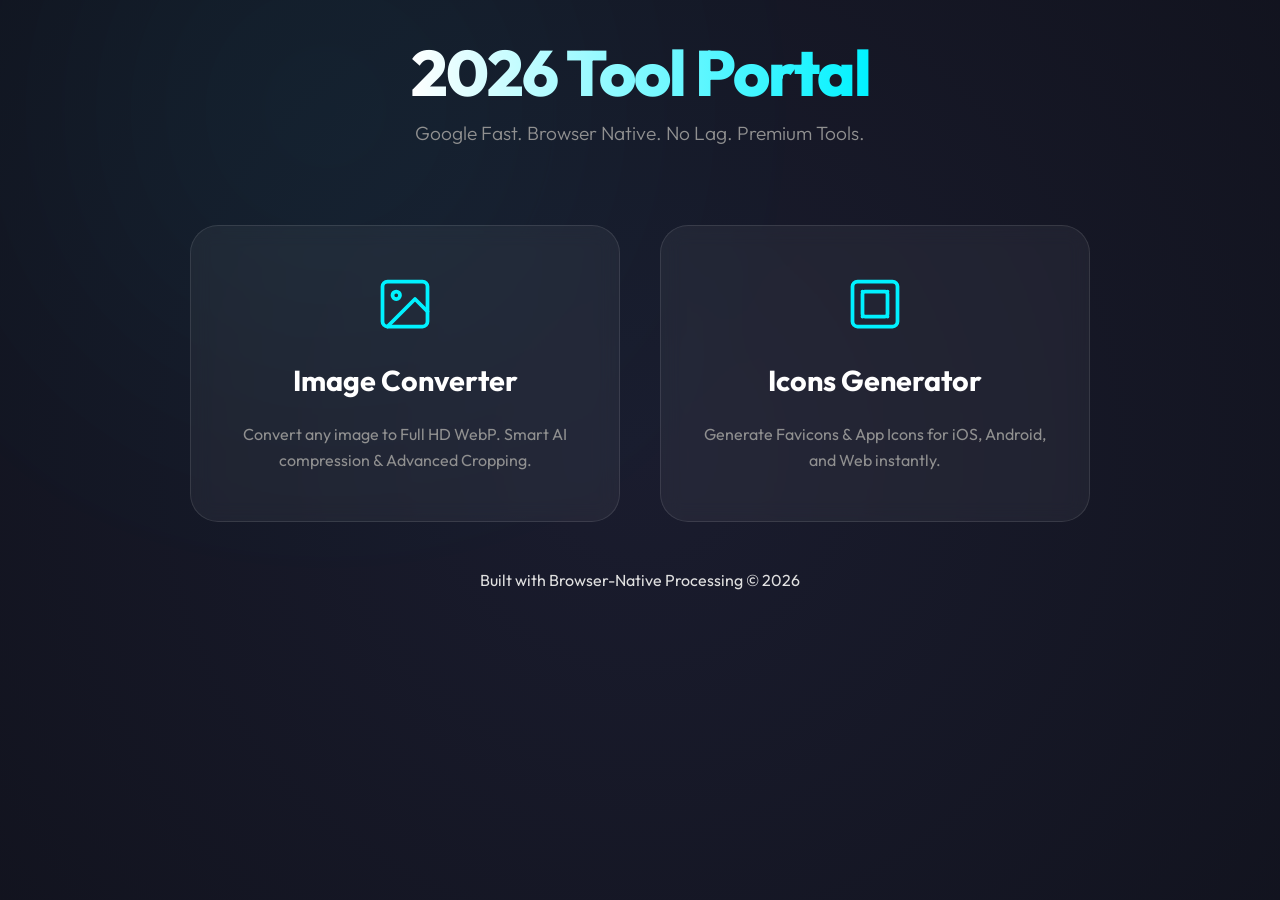
==== index.html @ 06ea6e1d "Initial commit: Ultra-HD Pixel Machine with Edu-Marketing features" ====
<!DOCTYPE html>
<html lang="en">

<head>
    <meta charset="UTF-8">
    <meta name="viewport" content="width=device-width, initial-scale=1.0">
    <title>2026 Tool Portal | High-Performance Utilities</title>
    <link rel="stylesheet" href="style.css">
    <link rel="preconnect" href="https://fonts.googleapis.com">
    <link rel="preconnect" href="https://fonts.gstatic.com" crossorigin>
    <link href="https://fonts.googleapis.com/css2?family=Outfit:wght@300;400;600;800&display=swap" rel="stylesheet">
</head>

<body>
    <div class="glass-bg"></div>

    <main class="app-container portal-container">
        <header class="hero">
            <h1 class="glitch-text">2026 Tool Portal</h1>
            <p class="subtitle">Google Fast. Browser Native. No Lag. Premium Tools.</p>
        </header>

        <section class="portal-grid">
            <!-- Image Converter Card -->
            <a href="converter.html" class="tool-card">
                <div class="tool-icon">
                    <svg viewBox="0 0 24 24" width="60" height="60" fill="none" stroke="currentColor" stroke-width="1.5"
                        stroke-linecap="round" stroke-linejoin="round">
                        <rect x="3" y="3" width="18" height="18" rx="2" ry="2" />
                        <circle cx="8.5" cy="8.5" r="1.5" />
                        <polyline points="21 15 16 10 5 21" />
                    </svg>
                </div>
                <h3>Image Converter</h3>
                <p>Convert any image to Full HD WebP. Smart AI compression & Advanced Cropping.</p>
                <div class="card-glow"></div>
            </a>

            <!-- Icons Generator Card -->
            <a href="icons.html" class="tool-card">
                <div class="tool-icon">
                    <svg viewBox="0 0 24 24" width="60" height="60" fill="none" stroke="currentColor" stroke-width="1.5"
                        stroke-linecap="round" stroke-linejoin="round">
                        <rect x="3" y="3" width="18" height="18" rx="2" ry="2" />
                        <path d="M7 7h.01M17 7h.01M7 17h.01M17 17h.01" />
                        <rect x="7" y="7" width="10" height="10" rx="1" />
                    </svg>
                </div>
                <h3>Icons Generator</h3>
                <p>Generate Favicons & App Icons for iOS, Android, and Web instantly.</p>
                <div class="card-glow"></div>
            </a>
        </section>

        <footer class="footer">
            <p>Built with Browser-Native Processing &copy; 2026</p>
        </footer>
    </main>

    <script>
        // Simple hover effect for cards
        document.querySelectorAll('.tool-card').forEach(card => {
            card.addEventListener('mousemove', (e) => {
                const rect = card.getBoundingClientRect();
                const x = e.clientX - rect.left;
                const y = e.clientY - rect.top;
                card.querySelector('.card-glow').style.setProperty('--x', `${x}px`);
                card.querySelector('.card-glow').style.setProperty('--y', `${y}px`);
            });
        });
    </script>
</body>

</html>
---- style.css ----
:root {
    --primary: #00f2ff;
    --primary-glow: rgba(0, 242, 255, 0.4);
    --bg-dark: #0a0b10;
    --glass: rgba(255, 255, 255, 0.05);
    --glass-border: rgba(255, 255, 255, 0.1);
    --text-main: #e0e0e0;
    --text-dim: #909090;
    --accent-red: #ff3e3e;
    --accent-green: #00ff88;
}

* {
    margin: 0;
    padding: 0;
    box-sizing: border-box;
    font-family: 'Outfit', sans-serif;
}

body {
    background: var(--bg-dark);
    color: var(--text-main);
    overflow-x: hidden;
    min-height: 100vh;
}

.glass-bg {
    position: fixed;
    top: -50%;
    left: -50%;
    width: 200%;
    height: 200%;
    background: radial-gradient(circle at center, #1a1c2e 0%, #0a0b10 100%);
    z-index: -1;
}

.glass-bg::after {
    content: '';
    position: absolute;
    top: 20%;
    left: 30%;
    width: 400px;
    height: 400px;
    background: var(--primary);
    filter: blur(150px);
    opacity: 0.1;
    border-radius: 50%;
}

.breadcrumb {
    padding: 2rem 2rem 0;
    max-width: 1200px;
    margin: 0 auto;
    width: 100%;
}

.breadcrumb a {
    color: var(--text-dim);
    text-decoration: none;
    font-size: 0.9rem;
    transition: color 0.2s;
}

.breadcrumb a:hover {
    color: var(--primary);
}

.app-container {
    max-width: 1200px;
    margin: 0 auto;
    padding: 2rem;
    display: flex;
    flex-direction: column;
    align-items: center;
    gap: 3rem;
}

.hero {
    text-align: center;
    animation: fadeInDown 0.8s ease-out;
}

.glitch-text {
    font-size: 4rem;
    font-weight: 800;
    letter-spacing: -2px;
    background: linear-gradient(to right, #fff, var(--primary));
    -webkit-background-clip: text;
    background-clip: text;
    -webkit-text-fill-color: transparent;
    margin-bottom: 0.5rem;
}

.subtitle {
    color: var(--text-dim);
    font-size: 1.2rem;
    font-weight: 300;
}

/* Portal Styles */
.portal-grid {
    display: grid;
    grid-template-columns: repeat(auto-fit, minmax(320px, 1fr));
    gap: 2.5rem;
    width: 100%;
    max-width: 900px;
    margin-top: 2rem;
}

.tool-card {
    background: var(--glass);
    border: 1px solid var(--glass-border);
    border-radius: 28px;
    padding: 3rem 2rem;
    text-decoration: none;
    color: inherit;
    display: flex;
    flex-direction: column;
    align-items: center;
    text-align: center;
    gap: 1.5rem;
    position: relative;
    overflow: hidden;
    transition: all 0.4s cubic-bezier(0.175, 0.885, 0.32, 1.275);
    backdrop-filter: blur(10px);
}

.tool-card:hover {
    transform: translateY(-10px);
    border-color: var(--primary);
    background: rgba(0, 242, 255, 0.05);
    box-shadow: 0 20px 40px rgba(0, 0, 0, 0.4), 0 0 20px var(--primary-glow);
}

.tool-icon {
    color: var(--primary);
    transition: transform 0.4s ease;
}

.tool-card:hover .tool-icon {
    transform: scale(1.1) rotate(5deg);
}

.tool-card h3 {
    font-size: 1.8rem;
    font-weight: 700;
    color: #fff;
}

.tool-card p {
    color: var(--text-dim);
    line-height: 1.6;
    font-size: 1rem;
}

.card-glow {
    position: absolute;
    top: 0;
    left: 0;
    width: 100%;
    height: 100%;
    background: radial-gradient(150px circle at var(--x, 0) var(--y, 0), rgba(0, 242, 255, 0.15), transparent);
    pointer-events: none;
    opacity: 0;
    transition: opacity 0.3s;
}

.tool-card:hover .card-glow {
    opacity: 1;
}

/* Converter Box */
.converter-box {
    width: 100%;
    max-width: 800px;
    height: 350px;
    background: var(--glass);
    border: 2px dashed var(--glass-border);
    backdrop-filter: blur(10px);
    border-radius: 24px;
    display: flex;
    justify-content: center;
    align-items: center;
    transition: all 0.3s cubic-bezier(0.4, 0, 0.2, 1);
    position: relative;
    cursor: pointer;
}

.converter-box:hover,
.converter-box.drag-over {
    border-color: var(--primary);
    background: rgba(0, 242, 255, 0.03);
    box-shadow: 0 0 30px var(--primary-glow);
}

.upload-area {
    text-align: center;
    pointer-events: none;
}

.icon-pulse {
    margin-bottom: 1.5rem;
    color: var(--primary);
}

.converter-box:hover .icon-pulse {
    animation: bounce 1s infinite;
}

.btn-primary {
    background: var(--primary);
    color: #000;
    border: none;
    padding: 0.8rem 2rem;
    border-radius: 12px;
    font-weight: 600;
    font-size: 1rem;
    cursor: pointer;
    transition: transform 0.2s, box-shadow 0.2s;
    pointer-events: auto;
    margin-top: 1rem;
}

.btn-primary:hover {
    transform: translateY(-2px);
    box-shadow: 0 5px 20px var(--primary-glow);
}

/* Icons Options */
.icon-options {
    display: flex;
    gap: 1.5rem;
    margin-bottom: 2rem;
    justify-content: center;
    width: 100%;
}

.option-card {
    background: var(--glass);
    border: 1px solid var(--glass-border);
    padding: 1.2rem 2rem;
    border-radius: 16px;
    cursor: pointer;
    transition: 0.3s;
    text-align: center;
    flex: 1;
    max-width: 200px;
}

.option-card:hover {
    background: rgba(255, 255, 255, 0.08);
}

.option-card.active {
    border-color: var(--primary);
    background: rgba(0, 242, 255, 0.05);
    box-shadow: 0 0 15px var(--primary-glow);
}

.option-card h4 {
    color: #fff;
    margin-bottom: 0.3rem;
    font-size: 1rem;
}

.option-card span {
    color: var(--text-dim);
    font-size: 0.8rem;
}

/* Processing View */
.processing-view {
    width: 100%;
}

.preview-grid {
    display: grid;
    grid-template-columns: repeat(auto-fill, minmax(280px, 1fr));
    gap: 1.5rem;
    margin-bottom: 3rem;
}

#icons-preview-grid {
    grid-template-columns: repeat(auto-fill, minmax(120px, 1fr));
}

.image-card {
    background: var(--glass);
    border: 1px solid var(--glass-border);
    border-radius: 16px;
    padding: 1rem;
    display: flex;
    flex-direction: column;
    gap: 1rem;
    animation: scaleIn 0.4s ease-out;
    position: relative;
}

.ai-badge {
    position: absolute;
    top: 10px;
    right: 10px;
    background: var(--primary);
    color: #000;
    padding: 4px 10px;
    border-radius: 20px;
    font-size: 0.75rem;
    font-weight: 700;
    z-index: 5;
    box-shadow: 0 0 10px var(--primary-glow);
}

.thumb-container {
    height: 150px;
    border-radius: 12px;
    background: #000;
    overflow: hidden;
    position: relative;
}

.thumb-container img {
    width: 100%;
    height: 100%;
    object-fit: contain;
    transition: filter 0.3s ease;
}

.card-info {
    font-size: 0.8rem;
}

.file-name {
    font-weight: 600;
    white-space: nowrap;
    overflow: hidden;
    text-overflow: ellipsis;
    margin-bottom: 0.3rem;
}

/* Icon Preview Card specific */
.icon-preview-card {
    background: var(--glass);
    border: 1px solid var(--glass-border);
    border-radius: 12px;
    padding: 0.8rem;
    display: flex;
    flex-direction: column;
    align-items: center;
    gap: 0.5rem;
    text-align: center;
}

.icon-preview-card img {
    width: 48px;
    height: 48px;
    object-fit: contain;
}

.icon-size-label {
    font-size: 0.75rem;
    color: var(--text-dim);
}

/* Global Controls */
.global-controls {
    background: var(--glass);
    backdrop-filter: blur(20px);
    padding: 1.5rem 2.5rem;
    border-radius: 20px;
    border: 1px solid var(--glass-border);
    display: flex;
    justify-content: space-between;
    align-items: center;
    position: sticky;
    bottom: 2rem;
    box-shadow: 0 10px 40px rgba(0, 0, 0, 0.5);
    width: 100%;
}

.target-indicator {
    background: rgba(0, 242, 255, 0.1);
    padding: 0.6rem 1.2rem;
    border-radius: 30px;
    font-size: 0.85rem;
    color: var(--primary);
    border: 1px solid rgba(0, 242, 255, 0.2);
    display: flex;
    align-items: center;
    gap: 0.6rem;
    font-weight: 600;
}

.pulse-dot {
    width: 8px;
    height: 8px;
    background: var(--primary);
    border-radius: 50%;
    animation: pulse-glow 1.5s infinite;
}

@keyframes pulse-glow {
    0% {
        transform: scale(0.95);
        box-shadow: 0 0 0 0 rgba(0, 242, 255, 0.7);
    }

    70% {
        transform: scale(1);
        box-shadow: 0 0 0 10px rgba(0, 242, 255, 0);
    }

    100% {
        transform: scale(0.95);
        box-shadow: 0 0 0 0 rgba(0, 242, 255, 0);
    }
}

.btn-download-all {
    background: var(--primary);
    color: #000;
    border: none;
    padding: 0.8rem 2rem;
    border-radius: 12px;
    font-weight: 700;
    cursor: pointer;
    transition: 0.2s;
}

.btn-download-all:hover {
    box-shadow: 0 0 20px var(--primary-glow);
    transform: translateY(-2px);
}

.download-actions {
    display: flex;
    gap: 1rem;
    align-items: center;
}

.btn-download-zip {
    background: rgba(139, 92, 246, 0.2);
    color: var(--primary);
    border: 1px solid rgba(139, 92, 246, 0.4);
    padding: 0.8rem 1.5rem;
    border-radius: 12px;
    font-weight: 600;
    cursor: pointer;
    transition: 0.2s;
}

.btn-download-zip:hover {
    background: rgba(139, 92, 246, 0.3);
    box-shadow: 0 0 15px rgba(139, 92, 246, 0.3);
    transform: translateY(-2px);
}

/* Modal */
.modal {
    position: fixed;
    top: 0;
    left: 0;
    width: 100%;
    height: 100%;
    background: rgba(0, 0, 0, 0.9);
    z-index: 1000;
    display: flex;
    justify-content: center;
    align-items: center;
    backdrop-filter: blur(15px);
}

.modal-content {
    background: var(--bg-dark);
    padding: 2rem;
    border-radius: 24px;
    border: 1px solid var(--glass-border);
    max-width: 90vw;
    max-height: 90vh;
    display: flex;
    flex-direction: column;
    gap: 1.5rem;
}

.crop-header {
    display: flex;
    flex-direction: column;
    gap: 1rem;
    margin-bottom: 0.5rem;
}

.preset-group {
    display: flex;
    gap: 0.5rem;
    flex-wrap: wrap;
}

.btn-preset {
    background: rgba(255, 255, 255, 0.05);
    border: 1px solid var(--glass-border);
    color: var(--text-dim);
    padding: 0.5rem 1rem;
    border-radius: 8px;
    cursor: pointer;
    font-size: 0.85rem;
    transition: 0.2s;
}

.btn-preset:hover,
.btn-preset.active {
    background: var(--primary);
    color: #000;
    border-color: var(--primary);
}

#crop-wrapper {
    overflow: hidden;
    border-radius: 12px;
}

.modal-actions {
    display: flex;
    justify-content: flex-end;
    gap: 1rem;
}

.btn-secondary {
    background: rgba(255, 255, 255, 0.1);
    color: #fff;
    border: 1px solid var(--glass-border);
    padding: 0.8rem 1.5rem;
    border-radius: 12px;
    cursor: pointer;
}

/* Cropper Circular Mask Overlay */
.cropper-circle .cropper-view-box,
.cropper-circle .cropper-face {
    outline: none !important;
    border: 2px solid var(--primary) !important;
    border-radius: 50% !important;
    box-shadow: 0 0 0 1000px rgba(0, 0, 0, 0.8) !important;
}

.hidden {
    display: none !important;
}

/* Animations */
@keyframes fadeInDown {
    from {
        opacity: 0;
        transform: translateY(-30px);
    }

    to {
        opacity: 1;
        transform: translateY(0);
    }
}

@keyframes scaleIn {
    from {
        opacity: 0;
        transform: scale(0.9);
    }

    to {
        opacity: 1;
        transform: scale(1);
    }
}

@keyframes bounce {

    0%,
    100% {
        transform: translateY(0);
    }

    50% {
        transform: translateY(-5px);
    }
}

@media (max-width: 768px) {
    .glitch-text {
        font-size: 2.5rem;
    }

    .global-controls {
        flex-direction: column;
        gap: 1rem;
        padding: 1rem;
        width: 90%;
    }

    .icon-options {
        flex-direction: column;
        align-items: center;
    }
}
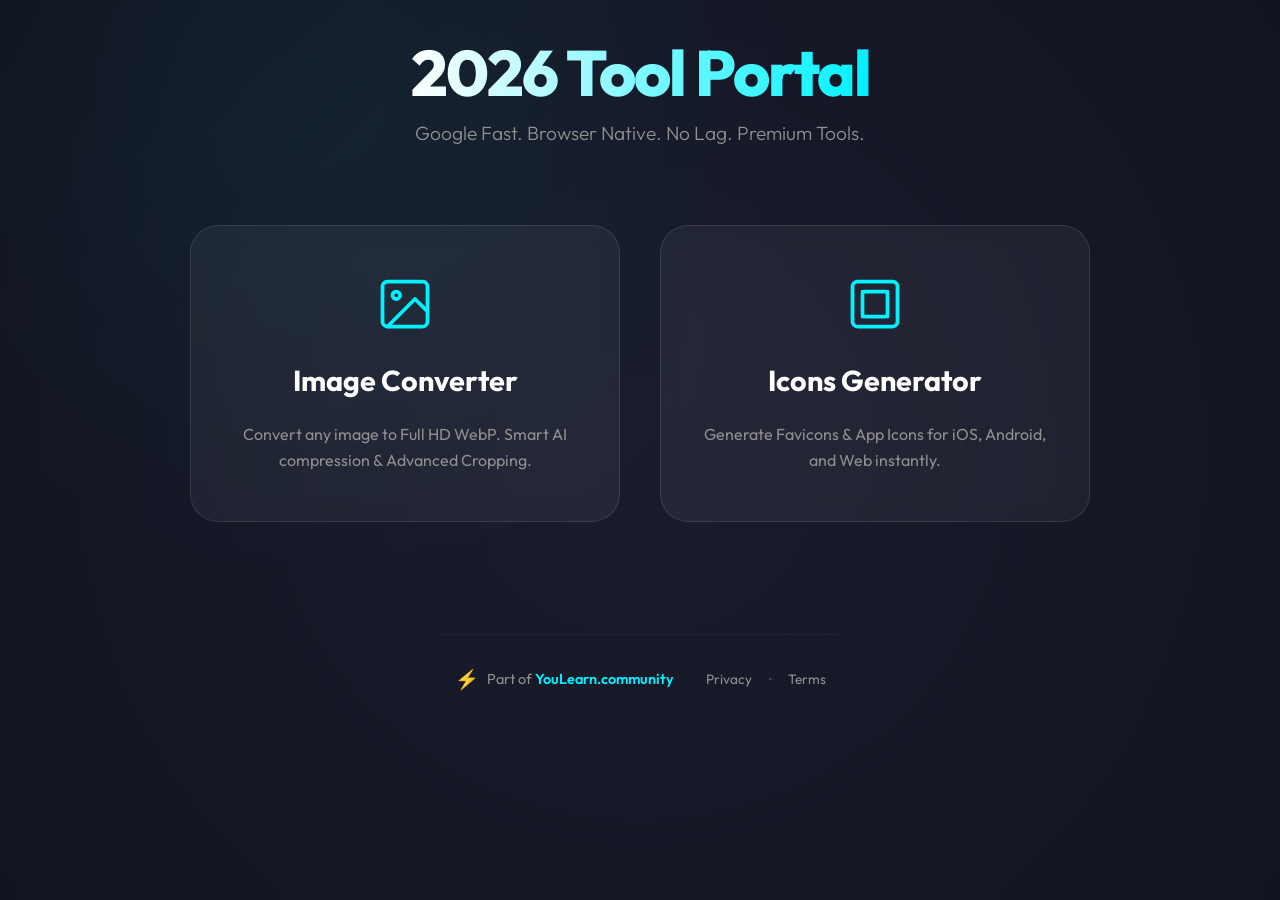
==== commit 311e5e48: "Add minimalistic YouLearn footer with Privacy and Terms links" ====
--- a/index.html
+++ b/index.html
@@ -5,6 +5,7 @@
     <meta charset="UTF-8">
     <meta name="viewport" content="width=device-width, initial-scale=1.0">
     <title>2026 Tool Portal | High-Performance Utilities</title>
+    <link rel="icon" type="image/svg+xml" href="favicon.svg">
     <link rel="stylesheet" href="style.css">
     <link rel="preconnect" href="https://fonts.googleapis.com">
     <link rel="preconnect" href="https://fonts.gstatic.com" crossorigin>
@@ -53,7 +54,18 @@
         </section>
 
         <footer class="footer">
-            <p>Built with Browser-Native Processing &copy; 2026</p>
+            <div class="footer-content">
+                <div class="footer-brand">
+                    <span class="footer-logo">⚡</span>
+                    <span>Part of <a href="https://youlearn.community" target="_blank"
+                            rel="noopener">YouLearn.community</a></span>
+                </div>
+                <div class="footer-links">
+                    <a href="https://youlearn.community/legal/privacy" target="_blank" rel="noopener">Privacy</a>
+                    <span class="separator">•</span>
+                    <a href="https://youlearn.community/legal/terms" target="_blank" rel="noopener">Terms</a>
+                </div>
+            </div>
         </footer>
     </main>
 
--- a/style.css
+++ b/style.css
@@ -598,4 +598,72 @@
         flex-direction: column;
         align-items: center;
     }
-}+}
+/* Footer Styles */
+.footer {
+    margin-top: 4rem;
+    padding: 2rem 1rem;
+    border-top: 1px solid rgba(139, 92, 246, 0.1);
+}
+
+.footer-content {
+    display: flex;
+    justify-content: space-between;
+    align-items: center;
+    max-width: 1200px;
+    margin: 0 auto;
+    gap: 2rem;
+    flex-wrap: wrap;
+}
+
+.footer-brand {
+    display: flex;
+    align-items: center;
+    gap: 0.5rem;
+    font-size: 0.9rem;
+    color: var(--text-dim);
+}
+
+.footer-logo {
+    font-size: 1.2rem;
+}
+
+.footer-brand a {
+    color: var(--primary);
+    text-decoration: none;
+    font-weight: 600;
+    transition: opacity 0.2s;
+}
+
+.footer-brand a:hover {
+    opacity: 0.8;
+}
+
+.footer-links {
+    display: flex;
+    align-items: center;
+    gap: 1rem;
+    font-size: 0.85rem;
+}
+
+.footer-links a {
+    color: var(--text-dim);
+    text-decoration: none;
+    transition: color 0.2s;
+}
+
+.footer-links a:hover {
+    color: var(--primary);
+}
+
+.footer-links .separator {
+    color: rgba(255, 255, 255, 0.2);
+}
+
+@media (max-width: 600px) {
+    .footer-content {
+        flex-direction: column;
+        text-align: center;
+        gap: 1rem;
+    }
+}
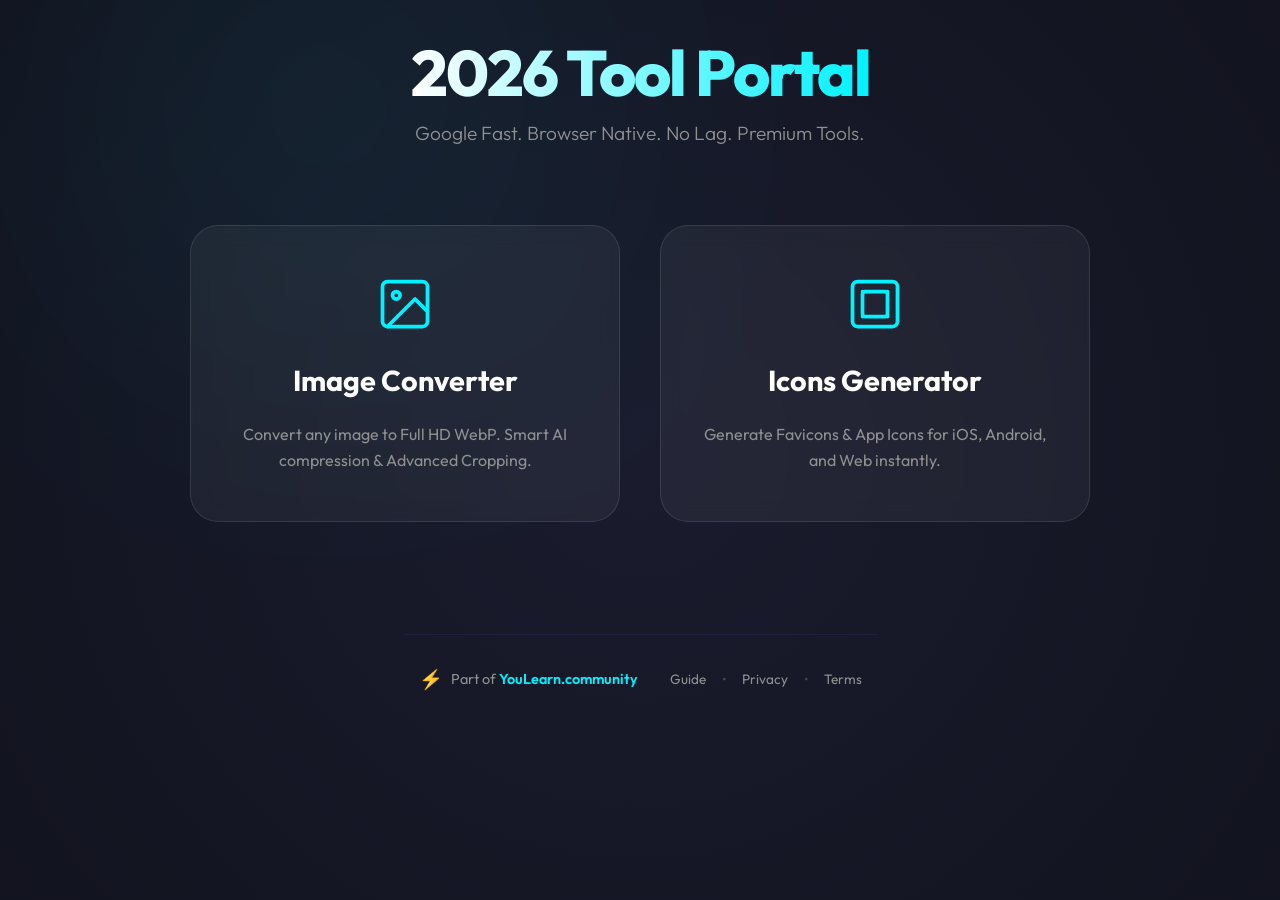
==== commit 8687e1a9: "Add Privacy Policy, Terms of Service, and multilingual Usage Guide" ====
--- a/index.html
+++ b/index.html
@@ -61,9 +61,11 @@
                             rel="noopener">YouLearn.community</a></span>
                 </div>
                 <div class="footer-links">
-                    <a href="https://youlearn.community/legal/privacy" target="_blank" rel="noopener">Privacy</a>
+                    <a href="guide.html">Guide</a>
                     <span class="separator">•</span>
-                    <a href="https://youlearn.community/legal/terms" target="_blank" rel="noopener">Terms</a>
+                    <a href="privacy.html">Privacy</a>
+                    <span class="separator">•</span>
+                    <a href="terms.html">Terms</a>
                 </div>
             </div>
         </footer>
--- a/style.css
+++ b/style.css
@@ -667,3 +667,83 @@
         gap: 1rem;
     }
 }
+
+/* Legal Pages Styles */
+.breadcrumb {
+    padding: 1rem 2rem;
+    margin-bottom: 1rem;
+}
+
+.breadcrumb a {
+    color: var(--primary);
+    text-decoration: none;
+    font-size: 0.9rem;
+    transition: opacity 0.2s;
+}
+
+.breadcrumb a:hover {
+    opacity: 0.8;
+}
+
+.legal-content {
+    max-width: 900px;
+    margin: 2rem auto;
+    padding: 0 1rem;
+}
+
+.legal-section {
+    background: rgba(255, 255, 255, 0.02);
+    border: 1px solid rgba(139, 92, 246, 0.2);
+    border-radius: 16px;
+    padding: 2rem;
+    margin-bottom: 2rem;
+}
+
+.legal-section h2 {
+    color: var(--primary);
+    margin-bottom: 1rem;
+    font-size: 1.5rem;
+}
+
+.legal-section h3 {
+    color: #fff;
+    margin-top: 1.5rem;
+    margin-bottom: 0.5rem;
+    font-size: 1.2rem;
+}
+
+.legal-section p {
+    line-height: 1.8;
+    margin-bottom: 1rem;
+    color: var(--text-dim);
+}
+
+.legal-section ul, .legal-section ol {
+    margin-left: 1.5rem;
+    line-height: 1.8;
+    color: var(--text-dim);
+}
+
+.legal-section li {
+    margin-bottom: 0.5rem;
+}
+
+.legal-section strong {
+    color: #fff;
+}
+
+.legal-section a {
+    color: var(--primary);
+    text-decoration: none;
+}
+
+.legal-section a:hover {
+    text-decoration: underline;
+}
+
+.last-updated {
+    font-size: 0.85rem;
+    color: rgba(255, 255, 255, 0.4);
+    font-style: italic;
+    margin-top: 2rem;
+}
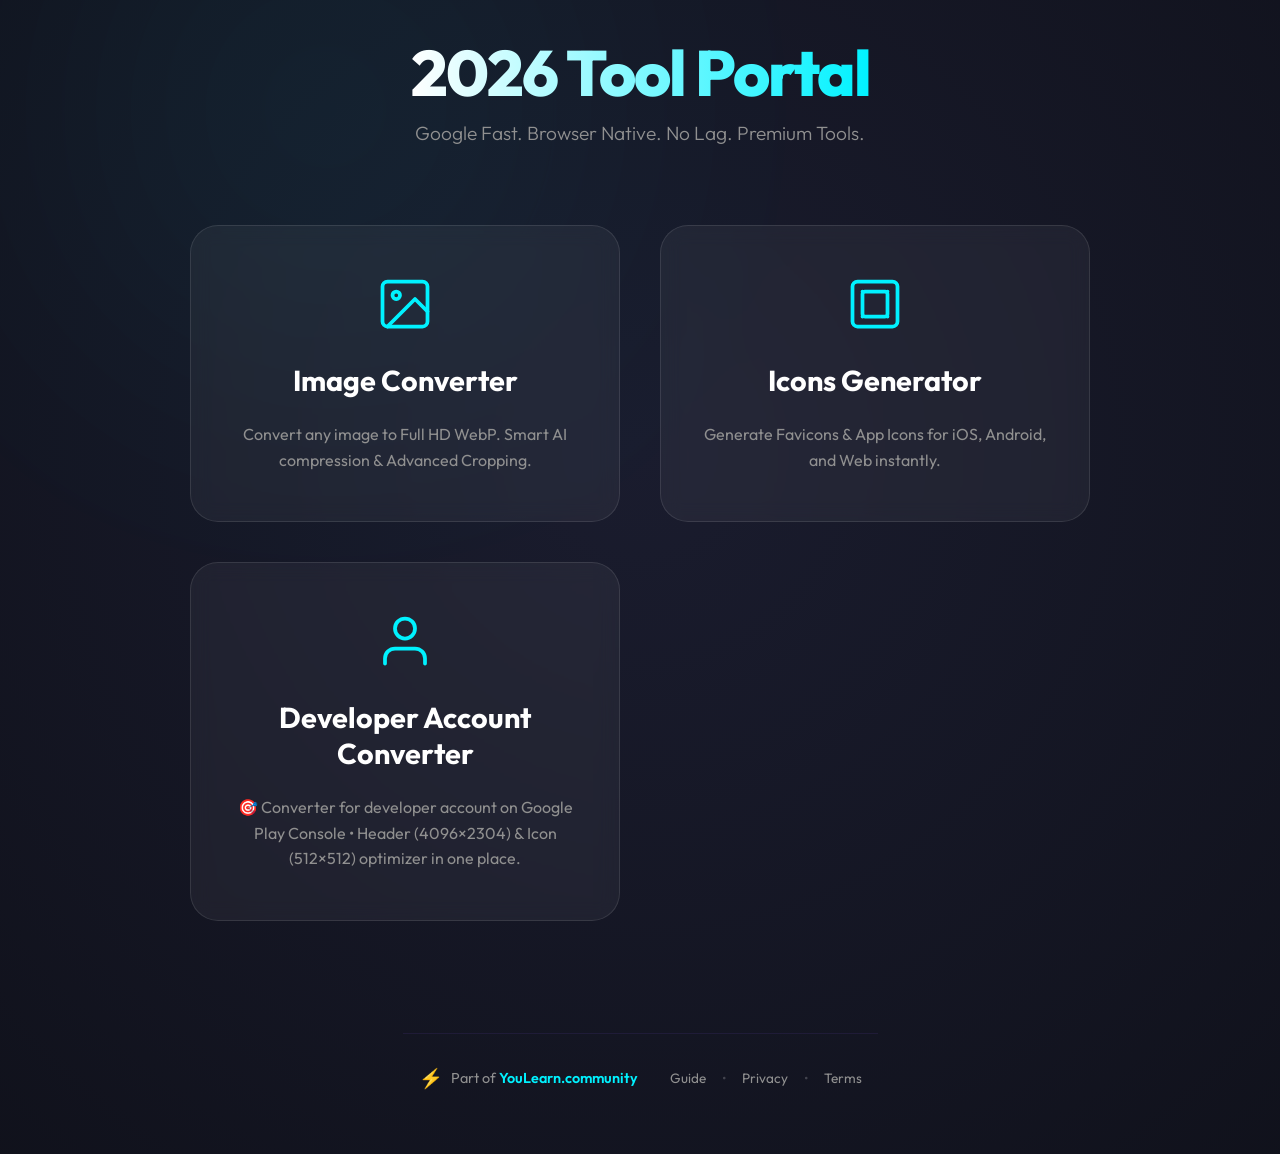
==== commit 2ca1fe3a: "Add Developer Account Converter - Header (4096x2304) & Icon (512x512) for Google Play Console" ====
--- a/index.html
+++ b/index.html
@@ -51,6 +51,20 @@
                 <p>Generate Favicons & App Icons for iOS, Android, and Web instantly.</p>
                 <div class="card-glow"></div>
             </a>
+
+            <!-- Developer Account Converter Card -->
+            <a href="profile-converter.html" class="tool-card">
+                <div class="tool-icon">
+                    <svg viewBox="0 0 24 24" width="60" height="60" fill="none" stroke="currentColor" stroke-width="1.5"
+                        stroke-linecap="round" stroke-linejoin="round">
+                        <path d="M20 21v-2a4 4 0 0 0-4-4H8a4 4 0 0 0-4 4v2" />
+                        <circle cx="12" cy="7" r="4" />
+                    </svg>
+                </div>
+                <h3>Developer Account Converter</h3>
+                <p>🎯 Converter for developer account on Google Play Console • Header (4096×2304) & Icon (512×512) optimizer in one place.</p>
+                <div class="card-glow"></div>
+            </a>
         </section>
 
         <footer class="footer">
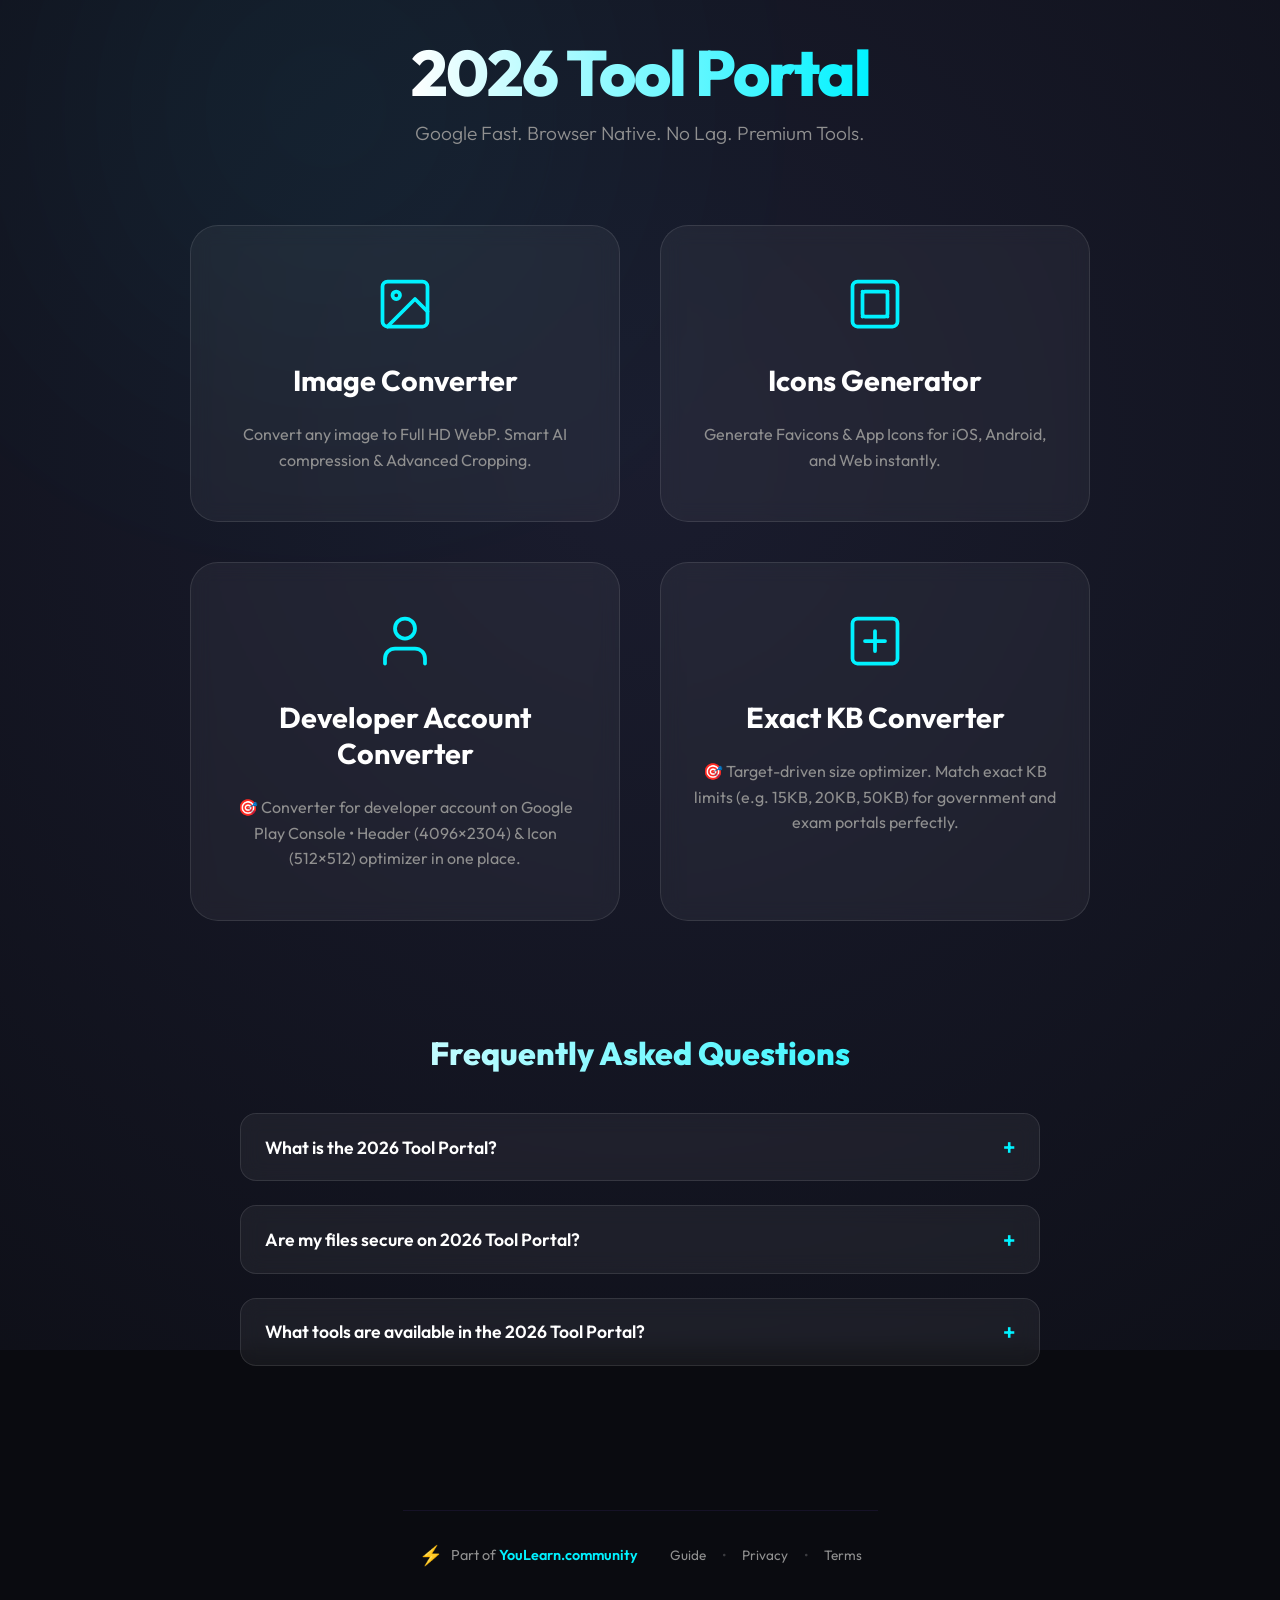
==== commit a29c8a62: "Optimize project structure, add exact KB converter formats, and integrate Google SEO FAQs with JSON-" ====
--- a/index.html
+++ b/index.html
@@ -5,11 +5,43 @@
     <meta charset="UTF-8">
     <meta name="viewport" content="width=device-width, initial-scale=1.0">
     <title>2026 Tool Portal | High-Performance Utilities</title>
-    <link rel="icon" type="image/svg+xml" href="favicon.svg">
-    <link rel="stylesheet" href="style.css">
+    <link rel="icon" type="image/svg+xml" href="assets/favicon.svg">
+    <link rel="stylesheet" href="css/style.css">
     <link rel="preconnect" href="https://fonts.googleapis.com">
     <link rel="preconnect" href="https://fonts.gstatic.com" crossorigin>
     <link href="https://fonts.googleapis.com/css2?family=Outfit:wght@300;400;600;800&display=swap" rel="stylesheet">
+    <script type="application/ld+json">
+    {
+      "@context": "https://schema.org",
+      "@type": "FAQPage",
+      "mainEntity": [
+        {
+          "@type": "Question",
+          "name": "What is the 2026 Tool Portal?",
+          "acceptedAnswer": {
+            "@type": "Answer",
+            "text": "2026 Tool Portal is a suite of ultra-fast, browser-native developer and designer utility tools. All tools are optimized to run at high speed without any server lag or registration requirements."
+          }
+        },
+        {
+          "@type": "Question",
+          "name": "Are my files secure on 2026 Tool Portal?",
+          "acceptedAnswer": {
+            "@type": "Answer",
+            "text": "Yes, 100% secure. All image conversion, icon generation, and resizing operations happen directly in your browser. No files are uploaded to any server or third-party database."
+          }
+        },
+        {
+          "@type": "Question",
+          "name": "What tools are available in the 2026 Tool Portal?",
+          "acceptedAnswer": {
+            "@type": "Answer",
+            "text": "The portal includes an Ultra-HD Image Converter, Favicon & App Icon Generator, Google Play Console Developer Account Converter (Headers & Icons), and an Exact KB Image Size Converter."
+          }
+        }
+      ]
+    }
+    </script>
 </head>
 
 <body>
@@ -65,6 +97,54 @@
                 <p>🎯 Converter for developer account on Google Play Console • Header (4096×2304) & Icon (512×512) optimizer in one place.</p>
                 <div class="card-glow"></div>
             </a>
+
+            <!-- Exact KB Converter Card -->
+            <a href="exact-kb-converter.html" class="tool-card">
+                <div class="tool-icon">
+                    <svg viewBox="0 0 24 24" width="60" height="60" fill="none" stroke="currentColor" stroke-width="1.5"
+                        stroke-linecap="round" stroke-linejoin="round">
+                        <rect x="3" y="3" width="18" height="18" rx="2" ry="2" />
+                        <line x1="8" y1="12" x2="16" y2="12" />
+                        <line x1="12" y1="8" x2="12" y2="16" />
+                    </svg>
+                </div>
+                <h3>Exact KB Converter</h3>
+                <p>🎯 Target-driven size optimizer. Match exact KB limits (e.g. 15KB, 20KB, 50KB) for government and exam portals perfectly.</p>
+                <div class="card-glow"></div>
+            </a>
+        </section>
+
+        <!-- FAQ Section -->
+        <section class="faq-section">
+            <h2 class="faq-title">Frequently Asked Questions</h2>
+            
+            <details class="faq-item">
+                <summary>What is the 2026 Tool Portal?</summary>
+                <div class="faq-content">
+                    <p>2026 Tool Portal is a suite of ultra-fast, browser-native developer and designer utility tools. All tools are optimized to run at high speed without any server lag, delays, or registration requirements.</p>
+                </div>
+            </details>
+
+            <details class="faq-item">
+                <summary>Are my files secure on 2026 Tool Portal?</summary>
+                <div class="faq-content">
+                    <p>Yes, <strong>100% secure</strong>. All image conversion, icon generation, and resizing operations happen directly in your browser. No files are uploaded to any server, database, or third-party.</p>
+                </div>
+            </details>
+
+            <details class="faq-item">
+                <summary>What tools are available in the 2026 Tool Portal?</summary>
+                <div class="faq-content">
+                    <p>The portal includes:
+                        <ul>
+                            <li><strong>Image Converter</strong>: Convert images to high-quality, lightweight WebP.</li>
+                            <li><strong>Icons Generator</strong>: Generate app icons and web favicons.</li>
+                            <li><strong>Developer Account Converter</strong>: Perfectly resize and crop headers & developer icons for Google Play Console.</li>
+                            <li><strong>Exact KB Converter</strong>: Compress and pad images to exact target KB requirements.</li>
+                        </ul>
+                    </p>
+                </div>
+            </details>
         </section>
 
         <footer class="footer">
--- a/css/style.css
+++ b/css/style.css
@@ -0,0 +1,833 @@
+:root {
+    --primary: #00f2ff;
+    --primary-glow: rgba(0, 242, 255, 0.4);
+    --bg-dark: #0a0b10;
+    --glass: rgba(255, 255, 255, 0.05);
+    --glass-border: rgba(255, 255, 255, 0.1);
+    --text-main: #e0e0e0;
+    --text-dim: #909090;
+    --accent-red: #ff3e3e;
+    --accent-green: #00ff88;
+}
+
+* {
+    margin: 0;
+    padding: 0;
+    box-sizing: border-box;
+    font-family: 'Outfit', sans-serif;
+}
+
+body {
+    background: var(--bg-dark);
+    color: var(--text-main);
+    overflow-x: hidden;
+    min-height: 100vh;
+}
+
+.glass-bg {
+    position: fixed;
+    top: -50%;
+    left: -50%;
+    width: 200%;
+    height: 200%;
+    background: radial-gradient(circle at center, #1a1c2e 0%, #0a0b10 100%);
+    z-index: -1;
+}
+
+.glass-bg::after {
+    content: '';
+    position: absolute;
+    top: 20%;
+    left: 30%;
+    width: 400px;
+    height: 400px;
+    background: var(--primary);
+    filter: blur(150px);
+    opacity: 0.1;
+    border-radius: 50%;
+}
+
+.breadcrumb {
+    padding: 2rem 2rem 0;
+    max-width: 1200px;
+    margin: 0 auto;
+    width: 100%;
+}
+
+.breadcrumb a {
+    color: var(--text-dim);
+    text-decoration: none;
+    font-size: 0.9rem;
+    transition: color 0.2s;
+}
+
+.breadcrumb a:hover {
+    color: var(--primary);
+}
+
+.app-container {
+    max-width: 1200px;
+    margin: 0 auto;
+    padding: 2rem;
+    display: flex;
+    flex-direction: column;
+    align-items: center;
+    gap: 3rem;
+}
+
+.hero {
+    text-align: center;
+    animation: fadeInDown 0.8s ease-out;
+}
+
+.glitch-text {
+    font-size: 4rem;
+    font-weight: 800;
+    letter-spacing: -2px;
+    background: linear-gradient(to right, #fff, var(--primary));
+    -webkit-background-clip: text;
+    background-clip: text;
+    -webkit-text-fill-color: transparent;
+    margin-bottom: 0.5rem;
+}
+
+.subtitle {
+    color: var(--text-dim);
+    font-size: 1.2rem;
+    font-weight: 300;
+}
+
+/* Portal Styles */
+.portal-grid {
+    display: grid;
+    grid-template-columns: repeat(auto-fit, minmax(320px, 1fr));
+    gap: 2.5rem;
+    width: 100%;
+    max-width: 900px;
+    margin-top: 2rem;
+}
+
+.tool-card {
+    background: var(--glass);
+    border: 1px solid var(--glass-border);
+    border-radius: 28px;
+    padding: 3rem 2rem;
+    text-decoration: none;
+    color: inherit;
+    display: flex;
+    flex-direction: column;
+    align-items: center;
+    text-align: center;
+    gap: 1.5rem;
+    position: relative;
+    overflow: hidden;
+    transition: all 0.4s cubic-bezier(0.175, 0.885, 0.32, 1.275);
+    backdrop-filter: blur(10px);
+}
+
+.tool-card:hover {
+    transform: translateY(-10px);
+    border-color: var(--primary);
+    background: rgba(0, 242, 255, 0.05);
+    box-shadow: 0 20px 40px rgba(0, 0, 0, 0.4), 0 0 20px var(--primary-glow);
+}
+
+.tool-icon {
+    color: var(--primary);
+    transition: transform 0.4s ease;
+}
+
+.tool-card:hover .tool-icon {
+    transform: scale(1.1) rotate(5deg);
+}
+
+.tool-card h3 {
+    font-size: 1.8rem;
+    font-weight: 700;
+    color: #fff;
+}
+
+.tool-card p {
+    color: var(--text-dim);
+    line-height: 1.6;
+    font-size: 1rem;
+}
+
+.card-glow {
+    position: absolute;
+    top: 0;
+    left: 0;
+    width: 100%;
+    height: 100%;
+    background: radial-gradient(150px circle at var(--x, 0) var(--y, 0), rgba(0, 242, 255, 0.15), transparent);
+    pointer-events: none;
+    opacity: 0;
+    transition: opacity 0.3s;
+}
+
+.tool-card:hover .card-glow {
+    opacity: 1;
+}
+
+/* Converter Box */
+.converter-box {
+    width: 100%;
+    max-width: 800px;
+    height: 350px;
+    background: var(--glass);
+    border: 2px dashed var(--glass-border);
+    backdrop-filter: blur(10px);
+    border-radius: 24px;
+    display: flex;
+    justify-content: center;
+    align-items: center;
+    transition: all 0.3s cubic-bezier(0.4, 0, 0.2, 1);
+    position: relative;
+    cursor: pointer;
+}
+
+.converter-box:hover,
+.converter-box.drag-over {
+    border-color: var(--primary);
+    background: rgba(0, 242, 255, 0.03);
+    box-shadow: 0 0 30px var(--primary-glow);
+}
+
+.upload-area {
+    text-align: center;
+    pointer-events: none;
+}
+
+.icon-pulse {
+    margin-bottom: 1.5rem;
+    color: var(--primary);
+}
+
+.converter-box:hover .icon-pulse {
+    animation: bounce 1s infinite;
+}
+
+.btn-primary {
+    background: var(--primary);
+    color: #000;
+    border: none;
+    padding: 0.8rem 2rem;
+    border-radius: 12px;
+    font-weight: 600;
+    font-size: 1rem;
+    cursor: pointer;
+    transition: transform 0.2s, box-shadow 0.2s;
+    pointer-events: auto;
+    margin-top: 1rem;
+}
+
+.btn-primary:hover {
+    transform: translateY(-2px);
+    box-shadow: 0 5px 20px var(--primary-glow);
+}
+
+/* Icons Options */
+.icon-options {
+    display: flex;
+    gap: 1.5rem;
+    margin-bottom: 2rem;
+    justify-content: center;
+    width: 100%;
+}
+
+.option-card {
+    background: var(--glass);
+    border: 1px solid var(--glass-border);
+    padding: 1.2rem 2rem;
+    border-radius: 16px;
+    cursor: pointer;
+    transition: 0.3s;
+    text-align: center;
+    flex: 1;
+    max-width: 200px;
+}
+
+.option-card:hover {
+    background: rgba(255, 255, 255, 0.08);
+}
+
+.option-card.active {
+    border-color: var(--primary);
+    background: rgba(0, 242, 255, 0.05);
+    box-shadow: 0 0 15px var(--primary-glow);
+}
+
+.option-card h4 {
+    color: #fff;
+    margin-bottom: 0.3rem;
+    font-size: 1rem;
+}
+
+.option-card span {
+    color: var(--text-dim);
+    font-size: 0.8rem;
+}
+
+/* Processing View */
+.processing-view {
+    width: 100%;
+}
+
+.preview-grid {
+    display: grid;
+    grid-template-columns: repeat(auto-fill, minmax(280px, 1fr));
+    gap: 1.5rem;
+    margin-bottom: 3rem;
+}
+
+#icons-preview-grid {
+    grid-template-columns: repeat(auto-fill, minmax(120px, 1fr));
+}
+
+.image-card {
+    background: var(--glass);
+    border: 1px solid var(--glass-border);
+    border-radius: 16px;
+    padding: 1rem;
+    display: flex;
+    flex-direction: column;
+    gap: 1rem;
+    animation: scaleIn 0.4s ease-out;
+    position: relative;
+}
+
+.ai-badge {
+    position: absolute;
+    top: 10px;
+    right: 10px;
+    background: var(--primary);
+    color: #000;
+    padding: 4px 10px;
+    border-radius: 20px;
+    font-size: 0.75rem;
+    font-weight: 700;
+    z-index: 5;
+    box-shadow: 0 0 10px var(--primary-glow);
+}
+
+.thumb-container {
+    height: 150px;
+    border-radius: 12px;
+    background: #000;
+    overflow: hidden;
+    position: relative;
+}
+
+.thumb-container img {
+    width: 100%;
+    height: 100%;
+    object-fit: contain;
+    transition: filter 0.3s ease;
+}
+
+.card-info {
+    font-size: 0.8rem;
+}
+
+.file-name {
+    font-weight: 600;
+    white-space: nowrap;
+    overflow: hidden;
+    text-overflow: ellipsis;
+    margin-bottom: 0.3rem;
+}
+
+/* Icon Preview Card specific */
+.icon-preview-card {
+    background: var(--glass);
+    border: 1px solid var(--glass-border);
+    border-radius: 12px;
+    padding: 0.8rem;
+    display: flex;
+    flex-direction: column;
+    align-items: center;
+    gap: 0.5rem;
+    text-align: center;
+}
+
+.icon-preview-card img {
+    width: 48px;
+    height: 48px;
+    object-fit: contain;
+}
+
+.icon-size-label {
+    font-size: 0.75rem;
+    color: var(--text-dim);
+}
+
+/* Global Controls */
+.global-controls {
+    background: var(--glass);
+    backdrop-filter: blur(20px);
+    padding: 1.5rem 2.5rem;
+    border-radius: 20px;
+    border: 1px solid var(--glass-border);
+    display: flex;
+    justify-content: space-between;
+    align-items: center;
+    position: sticky;
+    bottom: 2rem;
+    box-shadow: 0 10px 40px rgba(0, 0, 0, 0.5);
+    width: 100%;
+}
+
+.target-indicator {
+    background: rgba(0, 242, 255, 0.1);
+    padding: 0.6rem 1.2rem;
+    border-radius: 30px;
+    font-size: 0.85rem;
+    color: var(--primary);
+    border: 1px solid rgba(0, 242, 255, 0.2);
+    display: flex;
+    align-items: center;
+    gap: 0.6rem;
+    font-weight: 600;
+}
+
+.pulse-dot {
+    width: 8px;
+    height: 8px;
+    background: var(--primary);
+    border-radius: 50%;
+    animation: pulse-glow 1.5s infinite;
+}
+
+@keyframes pulse-glow {
+    0% {
+        transform: scale(0.95);
+        box-shadow: 0 0 0 0 rgba(0, 242, 255, 0.7);
+    }
+
+    70% {
+        transform: scale(1);
+        box-shadow: 0 0 0 10px rgba(0, 242, 255, 0);
+    }
+
+    100% {
+        transform: scale(0.95);
+        box-shadow: 0 0 0 0 rgba(0, 242, 255, 0);
+    }
+}
+
+.btn-download-all {
+    background: var(--primary);
+    color: #000;
+    border: none;
+    padding: 0.8rem 2rem;
+    border-radius: 12px;
+    font-weight: 700;
+    cursor: pointer;
+    transition: 0.2s;
+}
+
+.btn-download-all:hover {
+    box-shadow: 0 0 20px var(--primary-glow);
+    transform: translateY(-2px);
+}
+
+.download-actions {
+    display: flex;
+    gap: 1rem;
+    align-items: center;
+}
+
+.btn-download-zip {
+    background: rgba(139, 92, 246, 0.2);
+    color: var(--primary);
+    border: 1px solid rgba(139, 92, 246, 0.4);
+    padding: 0.8rem 1.5rem;
+    border-radius: 12px;
+    font-weight: 600;
+    cursor: pointer;
+    transition: 0.2s;
+}
+
+.btn-download-zip:hover {
+    background: rgba(139, 92, 246, 0.3);
+    box-shadow: 0 0 15px rgba(139, 92, 246, 0.3);
+    transform: translateY(-2px);
+}
+
+/* Modal */
+.modal {
+    position: fixed;
+    top: 0;
+    left: 0;
+    width: 100%;
+    height: 100%;
+    background: rgba(0, 0, 0, 0.9);
+    z-index: 1000;
+    display: flex;
+    justify-content: center;
+    align-items: center;
+    backdrop-filter: blur(15px);
+}
+
+.modal-content {
+    background: var(--bg-dark);
+    padding: 2rem;
+    border-radius: 24px;
+    border: 1px solid var(--glass-border);
+    max-width: 90vw;
+    max-height: 90vh;
+    display: flex;
+    flex-direction: column;
+    gap: 1.5rem;
+}
+
+.crop-header {
+    display: flex;
+    flex-direction: column;
+    gap: 1rem;
+    margin-bottom: 0.5rem;
+}
+
+.preset-group {
+    display: flex;
+    gap: 0.5rem;
+    flex-wrap: wrap;
+}
+
+.btn-preset {
+    background: rgba(255, 255, 255, 0.05);
+    border: 1px solid var(--glass-border);
+    color: var(--text-dim);
+    padding: 0.5rem 1rem;
+    border-radius: 8px;
+    cursor: pointer;
+    font-size: 0.85rem;
+    transition: 0.2s;
+}
+
+.btn-preset:hover,
+.btn-preset.active {
+    background: var(--primary);
+    color: #000;
+    border-color: var(--primary);
+}
+
+#crop-wrapper {
+    overflow: hidden;
+    border-radius: 12px;
+}
+
+.modal-actions {
+    display: flex;
+    justify-content: flex-end;
+    gap: 1rem;
+}
+
+.btn-secondary {
+    background: rgba(255, 255, 255, 0.1);
+    color: #fff;
+    border: 1px solid var(--glass-border);
+    padding: 0.8rem 1.5rem;
+    border-radius: 12px;
+    cursor: pointer;
+}
+
+/* Cropper Circular Mask Overlay */
+.cropper-circle .cropper-view-box,
+.cropper-circle .cropper-face {
+    outline: none !important;
+    border: 2px solid var(--primary) !important;
+    border-radius: 50% !important;
+    box-shadow: 0 0 0 1000px rgba(0, 0, 0, 0.8) !important;
+}
+
+.hidden {
+    display: none !important;
+}
+
+/* Animations */
+@keyframes fadeInDown {
+    from {
+        opacity: 0;
+        transform: translateY(-30px);
+    }
+
+    to {
+        opacity: 1;
+        transform: translateY(0);
+    }
+}
+
+@keyframes scaleIn {
+    from {
+        opacity: 0;
+        transform: scale(0.9);
+    }
+
+    to {
+        opacity: 1;
+        transform: scale(1);
+    }
+}
+
+@keyframes bounce {
+
+    0%,
+    100% {
+        transform: translateY(0);
+    }
+
+    50% {
+        transform: translateY(-5px);
+    }
+}
+
+@media (max-width: 768px) {
+    .glitch-text {
+        font-size: 2.5rem;
+    }
+
+    .global-controls {
+        flex-direction: column;
+        gap: 1rem;
+        padding: 1rem;
+        width: 90%;
+    }
+
+    .icon-options {
+        flex-direction: column;
+        align-items: center;
+    }
+}
+/* Footer Styles */
+.footer {
+    margin-top: 4rem;
+    padding: 2rem 1rem;
+    border-top: 1px solid rgba(139, 92, 246, 0.1);
+}
+
+.footer-content {
+    display: flex;
+    justify-content: space-between;
+    align-items: center;
+    max-width: 1200px;
+    margin: 0 auto;
+    gap: 2rem;
+    flex-wrap: wrap;
+}
+
+.footer-brand {
+    display: flex;
+    align-items: center;
+    gap: 0.5rem;
+    font-size: 0.9rem;
+    color: var(--text-dim);
+}
+
+.footer-logo {
+    font-size: 1.2rem;
+}
+
+.footer-brand a {
+    color: var(--primary);
+    text-decoration: none;
+    font-weight: 600;
+    transition: opacity 0.2s;
+}
+
+.footer-brand a:hover {
+    opacity: 0.8;
+}
+
+.footer-links {
+    display: flex;
+    align-items: center;
+    gap: 1rem;
+    font-size: 0.85rem;
+}
+
+.footer-links a {
+    color: var(--text-dim);
+    text-decoration: none;
+    transition: color 0.2s;
+}
+
+.footer-links a:hover {
+    color: var(--primary);
+}
+
+.footer-links .separator {
+    color: rgba(255, 255, 255, 0.2);
+}
+
+@media (max-width: 600px) {
+    .footer-content {
+        flex-direction: column;
+        text-align: center;
+        gap: 1rem;
+    }
+}
+
+/* Legal Pages Styles */
+.breadcrumb {
+    padding: 1rem 2rem;
+    margin-bottom: 1rem;
+}
+
+.breadcrumb a {
+    color: var(--primary);
+    text-decoration: none;
+    font-size: 0.9rem;
+    transition: opacity 0.2s;
+}
+
+.breadcrumb a:hover {
+    opacity: 0.8;
+}
+
+.legal-content {
+    max-width: 900px;
+    margin: 2rem auto;
+    padding: 0 1rem;
+}
+
+.legal-section {
+    background: rgba(255, 255, 255, 0.02);
+    border: 1px solid rgba(139, 92, 246, 0.2);
+    border-radius: 16px;
+    padding: 2rem;
+    margin-bottom: 2rem;
+}
+
+.legal-section h2 {
+    color: var(--primary);
+    margin-bottom: 1rem;
+    font-size: 1.5rem;
+}
+
+.legal-section h3 {
+    color: #fff;
+    margin-top: 1.5rem;
+    margin-bottom: 0.5rem;
+    font-size: 1.2rem;
+}
+
+.legal-section p {
+    line-height: 1.8;
+    margin-bottom: 1rem;
+    color: var(--text-dim);
+}
+
+.legal-section ul, .legal-section ol {
+    margin-left: 1.5rem;
+    line-height: 1.8;
+    color: var(--text-dim);
+}
+
+.legal-section li {
+    margin-bottom: 0.5rem;
+}
+
+.legal-section strong {
+    color: #fff;
+}
+
+.legal-section a {
+    color: var(--primary);
+    text-decoration: none;
+}
+
+.legal-section a:hover {
+    text-decoration: underline;
+}
+
+.last-updated {
+    font-size: 0.85rem;
+    color: rgba(255, 255, 255, 0.4);
+    font-style: italic;
+    margin-top: 2rem;
+}
+
+/* FAQ Section Styles */
+.faq-section {
+    width: 100%;
+    max-width: 800px;
+    margin: 4rem auto 2rem;
+    display: flex;
+    flex-direction: column;
+    gap: 1.5rem;
+}
+
+.faq-title {
+    text-align: center;
+    font-size: 2rem;
+    font-weight: 800;
+    background: linear-gradient(to right, #fff, var(--primary));
+    -webkit-background-clip: text;
+    background-clip: text;
+    -webkit-text-fill-color: transparent;
+    margin-bottom: 1rem;
+}
+
+.faq-item {
+    background: var(--glass);
+    border: 1px solid var(--glass-border);
+    border-radius: 16px;
+    overflow: hidden;
+    backdrop-filter: blur(10px);
+    transition: all 0.3s ease;
+}
+
+.faq-item:hover {
+    border-color: var(--primary-glow);
+    background: rgba(255, 255, 255, 0.07);
+}
+
+.faq-item summary {
+    padding: 1.2rem 1.5rem;
+    font-size: 1.1rem;
+    font-weight: 600;
+    color: #fff;
+    cursor: pointer;
+    list-style: none;
+    display: flex;
+    justify-content: space-between;
+    align-items: center;
+    outline: none;
+    user-select: none;
+}
+
+.faq-item summary::-webkit-details-marker {
+    display: none;
+}
+
+.faq-item summary::after {
+    content: '+';
+    font-size: 1.4rem;
+    color: var(--primary);
+    transition: transform 0.3s ease;
+}
+
+.faq-item[open] summary::after {
+    content: '−';
+    transform: rotate(180deg);
+}
+
+.faq-content {
+    padding: 0 1.5rem 1.5rem;
+    color: var(--text-dim);
+    line-height: 1.6;
+    font-size: 0.95rem;
+}
+
+.faq-content p {
+    margin-bottom: 0.8rem;
+}
+
+.faq-content p:last-child {
+    margin-bottom: 0;
+}
+
+.faq-content strong {
+    color: #fff;
+}
